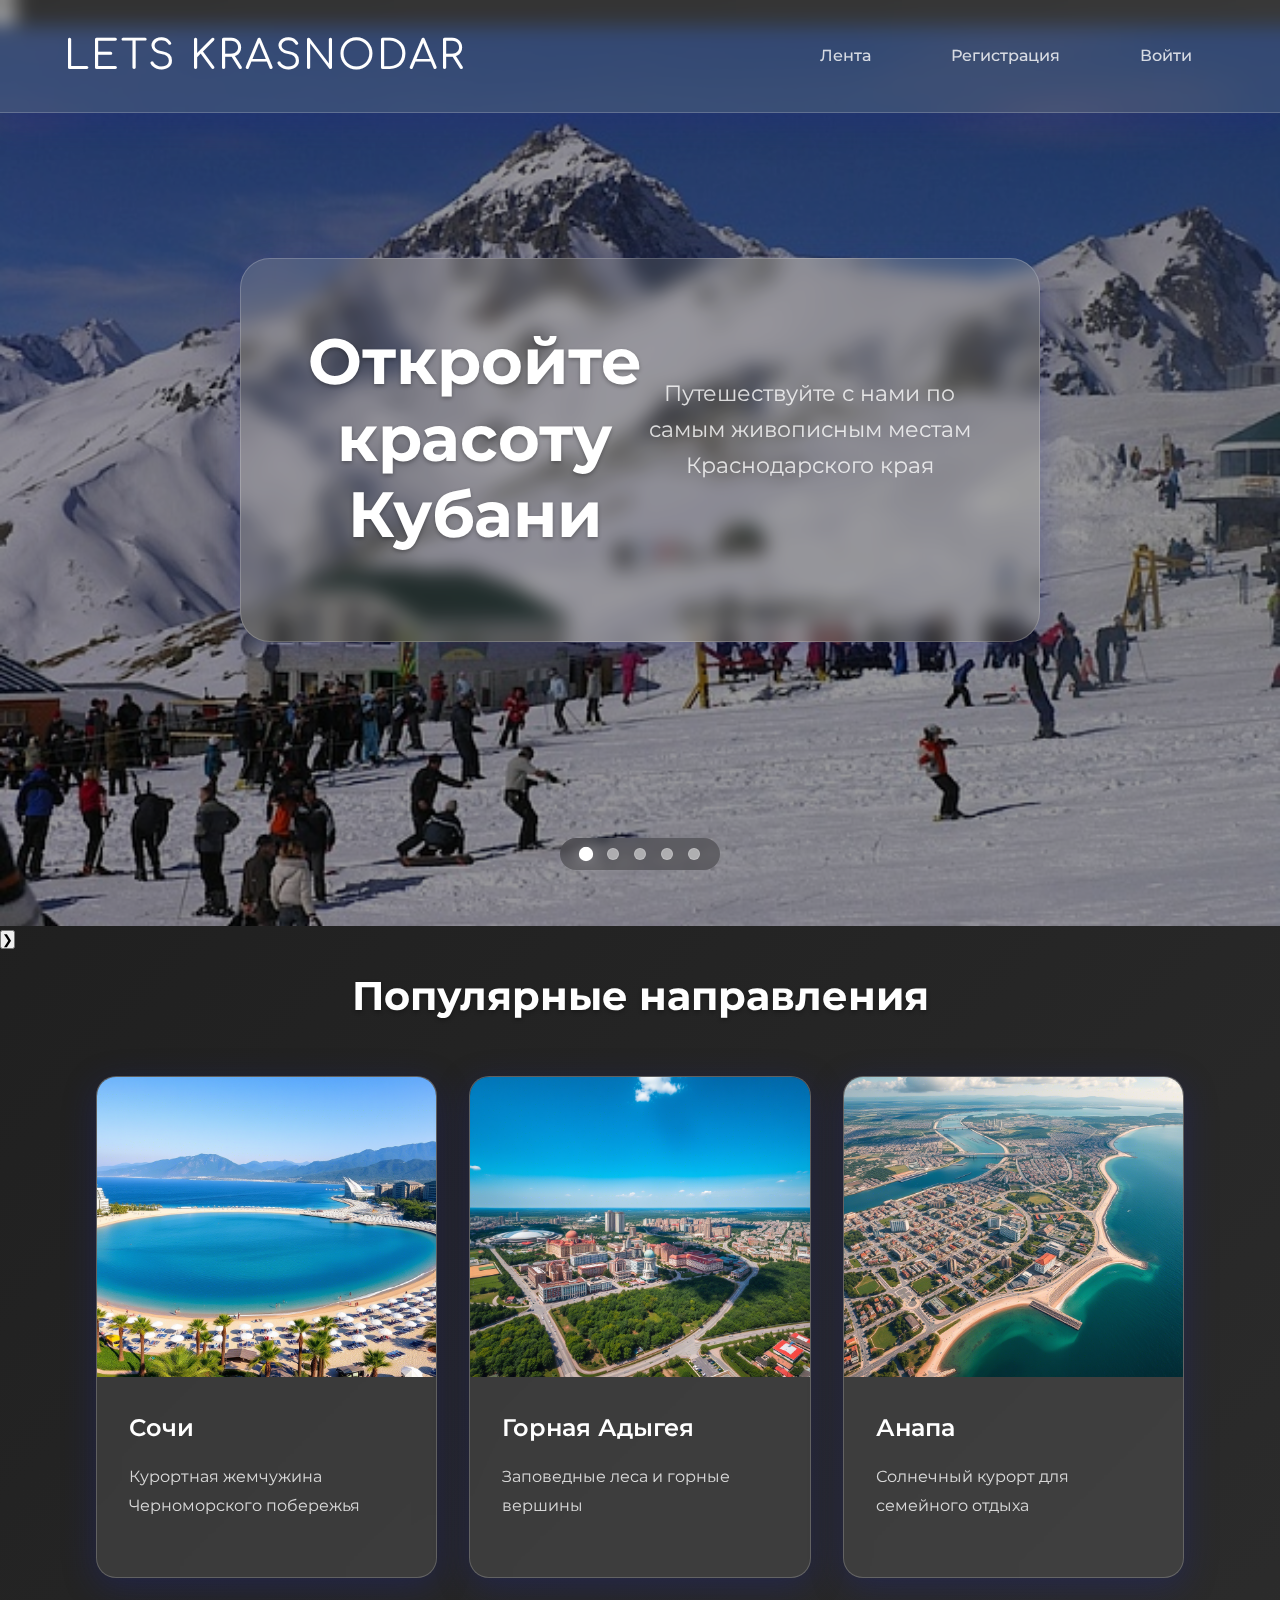
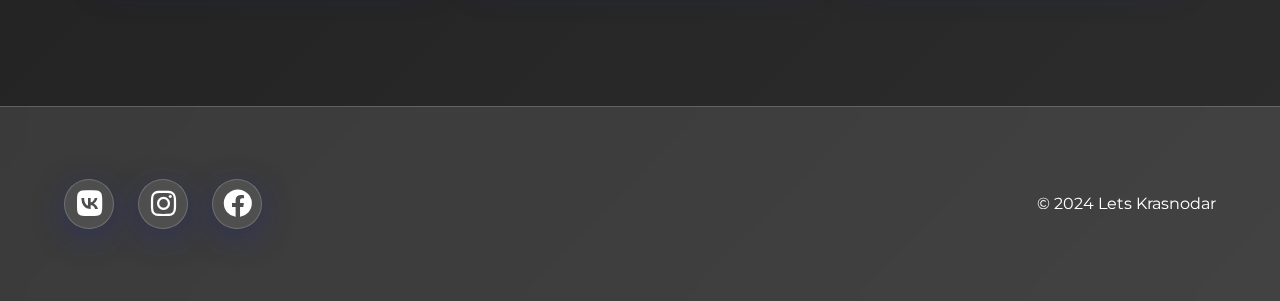
==== Lending/index.html @ 0b46ea2a "add profile" ====
<!DOCTYPE html>
<html lang="ru">
<head>
    <meta charset="UTF-8">
    <meta name="viewport" content="width=device-width, initial-scale=1.0">
    <title>Lets Krasnodar - Путешествия по Краснодарскому краю</title>
    <link rel="stylesheet" href="../Lending/style.css">
</head>
<body>
    <header>
        <div class="container">
            <div class="logo">Lets Krasnodar</div>
            <nav>
                <a href="#about">Лента</a>
                <a href="#tours">Регистрация</a>
                <a href="#contacts">Войти</a>
            </nav>
        </div>
    </header>

    <section class="hero">
        <div class="container hero-content">
            <h1>Откройте красоту Кубани</h1>
            <p>Путешествуйте с нами по самым живописным местам Краснодарского края</p>
        </div>
    </section>

    <section class="slider">
        <button class="arrow prev">&#10094;</button>
        <div class="slides-container">
            <div class="slides">
                <div class="slide"><img src="img/Горный курорт.jpg" alt="Горный курорт"></div>
                <div class="slide"><img src="img/Побережье.jpg" alt="Черноморский пляж"></div>
                <div class="slide"><img src="img/Галицкий.jpg" alt="Парк Краснодар"></div>
                <div class="slide"><img src="img/Олимпийский парк.jpg" alt="Олимпийский парк Сочи"></div>
                <div class="slide"><img src="img/Гора фетш.jpg" alt="Гора Фишт"></div>
            </div>
        </div>
        <button class="arrow next">&#10095;</button>
        <div class="dots"></div>
    </section>

    <section class="popular" id="tours">
        <div class="container">
            <h2>Популярные направления</h2>
            <div class="cards">
                <div class="card">
                    <img src="img/Sochi.png" alt="Сочи">
                    <div class="card-content">
                        <h3>Сочи</h3>
                        <p>Курортная жемчужина Черноморского побережья</p>
                    </div>
                </div>
                <div class="card">
                    <img src="img/Adigei.png" alt="Адыгея">
                    <div class="card-content">
                        <h3>Горная Адыгея</h3>
                        <p>Заповедные леса и горные вершины</p>
                    </div>
                </div>
                <div class="card">
                    <img src="img/Anapa.png" alt="Анапа">
                    <div class="card-content">
                        <h3>Анапа</h3>
                        <p>Солнечный курорт для семейного отдыха</p>
                    </div>
                </div>
            </div>
        </div>
    </section>

    <footer id="contacts">
        <div class="container">
            <div class="social-icons">
                <a href="#"><i class="fab fa-vk"></i></a>
                <a href="#"><i class="fab fa-instagram"></i></a>
                <a href="#"><i class="fab fa-facebook"></i></a>
            </div>
            <p>&copy; 2024 Lets Krasnodar</p>
        </div>
    </footer>

    <script src="../Lending/script.js"></script>
</body>
</html>
---- Lending/style.css ----
@import url('https://fonts.googleapis.com/css2?family=Comfortaa:wght@400;700&family=Montserrat:wght@400;500;600;700&display=swap');
@import url('https://cdnjs.cloudflare.com/ajax/libs/font-awesome/6.0.0/css/all.min.css');

:root {
    --primary: #2E8B57;
    --primary-light: #3CB371;
    --secondary: #F0EAD6;
    --accent: #D4EDD4;
    --dark: #2F4F4F;
    --gradient: linear-gradient(135deg, #2E8B57, #3CB371);
    --glass-bg: rgba(255, 255, 255, 0.1);
    --glass-border: rgba(255, 255, 255, 0.2);
    --glass-shadow: 0 8px 32px 0 rgba(31, 38, 135, 0.37);
    --text-primary: #ffffff;
    --text-secondary: rgba(255, 255, 255, 0.8);
}

* {
    margin: 0;
    padding: 0;
    box-sizing: border-box;
}

body {
    font-family: 'Montserrat', sans-serif;
    line-height: 1.6;
    color: var(--text-primary);
    background: linear-gradient(135deg, #1a1a1a, #2d2d2d);
    overflow-x: hidden;
    min-height: 100vh;
}

header {
    background: var(--glass-bg);
    backdrop-filter: blur(10px);
    -webkit-backdrop-filter: blur(10px);
    border-bottom: 1px solid var(--glass-border);
    padding: 1.5rem 0;
    position: fixed;
    width: 100%;
    top: 0;
    z-index: 1000;
    box-shadow: var(--glass-shadow);
    transition: all 0.3s ease;
}

.container {
    width: 90%;
    max-width: 1200px;
    margin: 0 auto;
    display: flex;
    justify-content: space-between;
    align-items: center;
}

.logo {
    font-family: 'Comfortaa', cursive;
    font-size: 2.5rem;
    color: var(--text-primary);
    text-transform: uppercase;
    letter-spacing: 2px;
    transition: all 0.3s ease;
    position: relative;
}

.logo::after {
    content: '';
    position: absolute;
    bottom: -5px;
    left: 0;
    width: 0;
    height: 2px;
    background: var(--primary-light);
    transition: width 0.3s ease;
}

.logo:hover::after {
    width: 100%;
}

nav {
    display: flex;
    justify-content: flex-end;
    gap: 2rem;
}

nav a {
    color: var(--text-secondary);
    text-decoration: none;
    font-weight: 500;
    padding: 0.5rem 1.5rem;
    border-radius: 25px;
    transition: all 0.3s ease;
    position: relative;
    overflow: hidden;
}

nav a::before {
    content: '';
    position: absolute;
    top: 0;
    left: 0;
    width: 100%;
    height: 100%;
    background: var(--glass-bg);
    transform: translateX(-100%);
    transition: transform 0.3s ease;
    z-index: -1;
}

nav a:hover {
    color: var(--text-primary);
    transform: translateY(-2px);
}

nav a:hover::before {
    transform: translateX(0);
}

.slider {
    position: fixed;
    top: 0;
    left: 0;
    width: 100%;
    height: 100vh;
    z-index: -1;
}

.slides-container {
    width: 100%;
    height: 100%;
    overflow: hidden;
}

.slides {
    display: flex;
    width: 100%;
    height: 100%;
    transition: transform 0.5s cubic-bezier(0.4, 0, 0.2, 1);
}

.slide {
    min-width: 100%;
    height: 100%;
    position: relative;
}

.slide img {
    width: 100%;
    height: 100%;
    object-fit: cover;
    filter: brightness(0.6);
    transition: transform 0.5s ease;
}

.slide:hover img {
    transform: scale(1.05);
}

.dots {
    position: absolute;
    bottom: 30px;
    left: 50%;
    transform: translateX(-50%);
    display: flex;
    gap: 15px;
    z-index: 2;
    padding: 10px 20px;
    background: rgba(0, 0, 0, 0.3);
    border-radius: 30px;
    backdrop-filter: blur(5px);
}

.dot {
    width: 12px;
    height: 12px;
    background: rgba(255, 255, 255, 0.5);
    border-radius: 50%;
    cursor: pointer;
    transition: all 0.3s ease;
    border: 1px solid rgba(255, 255, 255, 0.2);
}

.dot:hover {
    transform: scale(1.2);
    background: rgba(255, 255, 255, 0.8);
}

.dot.active {
    background: var(--text-primary);
    transform: scale(1.2);
    box-shadow: 0 0 15px rgba(255, 255, 255, 0.5);
}

.hero {
    height: 100vh;
    display: flex;
    align-items: center;
    justify-content: center;
    position: relative;
    z-index: 1;
    padding: 0 2rem;
}

.hero-content {
    background: var(--glass-bg);
    backdrop-filter: blur(10px);
    -webkit-backdrop-filter: blur(10px);
    padding: 4rem;
    border-radius: 30px;
    border: 1px solid var(--glass-border);
    box-shadow: var(--glass-shadow);
    transform: translateY(0);
    transition: all 0.3s cubic-bezier(0.4, 0, 0.2, 1);
    max-width: 800px;
    text-align: center;
    margin: 0 auto;
}

.hero-content:hover {
    transform: translateY(-10px);
    box-shadow: 0 20px 40px rgba(0, 0, 0, 0.4);
}

.hero h1 {
    font-size: 4rem;
    margin-bottom: 1.5rem;
    color: var(--text-primary);
    font-weight: 700;
    line-height: 1.2;
    text-shadow: 0 2px 4px rgba(0, 0, 0, 0.3);
}

.hero p {
    font-size: 1.4rem;
    color: var(--text-secondary);
    margin-bottom: 2.5rem;
    line-height: 1.6;
}

.popular {
    padding: 4rem 0;
    position: relative;
    z-index: 1;
}

.popular .container {
    display: flex;
    flex-direction: column;
    align-items: center;
}

.popular h2 {
    font-size: 2.5rem;
    color: var(--text-primary);
    margin-bottom: 3rem;
    text-align: center;
    font-weight: 700;
    text-shadow: 0 2px 4px rgba(0, 0, 0, 0.3);
}

.cards {
    display: grid;
    grid-template-columns: repeat(3, 1fr);
    gap: 2rem;
    width: 100%;
    max-width: 1200px;
    margin: 0 auto;
    padding: 0 2rem;
}

.card {
    background: var(--glass-bg);
    backdrop-filter: blur(10px);
    -webkit-backdrop-filter: blur(10px);
    border-radius: 20px;
    overflow: hidden;
    box-shadow: var(--glass-shadow);
    transition: all 0.3s cubic-bezier(0.4, 0, 0.2, 1);
    position: relative;
    border: 1px solid var(--glass-border);
    display: flex;
    flex-direction: column;
}

.card:hover {
    transform: translateY(-10px);
    box-shadow: 0 20px 40px rgba(0, 0, 0, 0.4);
}

.card img {
    width: 100%;
    height: 300px;
    object-fit: cover;
    transition: transform 0.3s ease;
}

.card:hover img {
    transform: scale(1.05);
}

.card-content {
    padding: 2rem;
    flex-grow: 1;
    display: flex;
    flex-direction: column;
    justify-content: space-between;
}

.card h3 {
    margin-bottom: 1rem;
    color: var(--text-primary);
    font-size: 1.5rem;
    font-weight: 600;
}

.card p {
    color: var(--text-secondary);
    line-height: 1.8;
    margin-bottom: 1.5rem;
}

footer {
    background: var(--glass-bg);
    backdrop-filter: blur(10px);
    -webkit-backdrop-filter: blur(10px);
    color: var(--text-primary);
    padding: 3rem 0;
    margin-top: 4rem;
    border-top: 1px solid var(--glass-border);
}

.social-icons {
    display: flex;
    gap: 1.5rem;
    justify-content: center;
    margin: 1.5rem 0;
}

.social-icons a {
    text-decoration: none;
    color: var(--text-primary);
    font-size: 1.8rem;
    transition: all 0.3s ease;
    background: var(--glass-bg);
    width: 50px;
    height: 50px;
    display: flex;
    align-items: center;
    justify-content: center;
    border-radius: 50%;
    border: 1px solid var(--glass-border);
    box-shadow: var(--glass-shadow);
}

.social-icons a:hover {
    transform: translateY(-5px);
    background: var(--glass-bg);
    box-shadow: 0 10px 20px rgba(0, 0, 0, 0.2);
}

@media (max-width: 992px) {
    .cards {
        grid-template-columns: repeat(2, 1fr);
        gap: 1.5rem;
    }
    
    .popular h2 {
        font-size: 2rem;
    }
}

@media (max-width: 768px) {
    header {
        padding: 0.8rem 0;
        position: fixed;
        width: 100%;
        top: 0;
        z-index: 1000;
    }

    .container {
        flex-direction: column;
        gap: 0.8rem;
        padding: 0 1rem;
    }

    .logo {
        font-size: 1.8rem;
        margin-bottom: 0.5rem;
        text-align: center;
    }

    nav {
        flex-direction: row;
        flex-wrap: wrap;
        justify-content: center;
        gap: 0.5rem;
        width: 100%;
    }

    nav a {
        padding: 0.4rem 1rem;
        font-size: 0.9rem;
        background: rgba(255, 255, 255, 0.1);
        border-radius: 20px;
    }

    .hero {
        padding-top: 80px;
        height: calc(100vh - 80px);
    }

    .hero-content {
        padding: 2rem;
        margin: 0 1rem;
        border-radius: 20px;
    }

    .hero h1 {
        font-size: 2.2rem;
        margin-bottom: 1rem;
    }

    .hero p {
        font-size: 1.1rem;
        margin-bottom: 1.5rem;
    }

    .popular {
        padding: 3rem 0;
        margin-top: 2rem;
    }

    .popular h2 {
        font-size: 2rem;
        margin-bottom: 2rem;
        padding: 0 1rem;
    }

    .cards {
        grid-template-columns: 1fr;
        gap: 1.5rem;
        padding: 0 1rem;
    }

    .card {
        border-radius: 15px;
    }

    .card img {
        height: 220px;
    }

    .card-content {
        padding: 1.5rem;
    }

    .card h3 {
        font-size: 1.3rem;
        margin-bottom: 0.8rem;
    }

    .card p {
        font-size: 0.95rem;
        line-height: 1.6;
    }

    .dots {
        bottom: 15px;
        gap: 8px;
        padding: 8px 16px;
        background: rgba(0, 0, 0, 0.4);
    }

    .dot {
        width: 10px;
        height: 10px;
    }

    footer {
        padding: 2rem 0;
        margin-top: 2rem;
    }

    .social-icons {
        gap: 1rem;
    }

    .social-icons a {
        width: 45px;
        height: 45px;
        font-size: 1.5rem;
    }
}

@media (max-width: 480px) {
    header {
        padding: 0.6rem 0;
    }

    .logo {
        font-size: 1.5rem;
    }

    nav a {
        padding: 0.3rem 0.8rem;
        font-size: 0.85rem;
    }

    .hero {
        padding-top: 70px;
        height: calc(100vh - 70px);
    }

    .hero-content {
        padding: 1.5rem;
        margin: 0 0.8rem;
    }

    .hero h1 {
        font-size: 1.8rem;
    }

    .hero p {
        font-size: 1rem;
    }

    .popular {
        padding: 2rem 0;
    }

    .popular h2 {
        font-size: 1.6rem;
        margin-bottom: 1.5rem;
    }

    .cards {
        gap: 1.2rem;
    }

    .card img {
        height: 200px;
    }

    .card-content {
        padding: 1.2rem;
    }

    .card h3 {
        font-size: 1.2rem;
    }

    .card p {
        font-size: 0.9rem;
    }

    .dots {
        bottom: 10px;
        gap: 6px;
        padding: 6px 12px;
    }

    .dot {
        width: 8px;
        height: 8px;
    }

    footer {
        padding: 1.5rem 0;
    }

    .social-icons a {
        width: 40px;
        height: 40px;
        font-size: 1.3rem;
    }
}
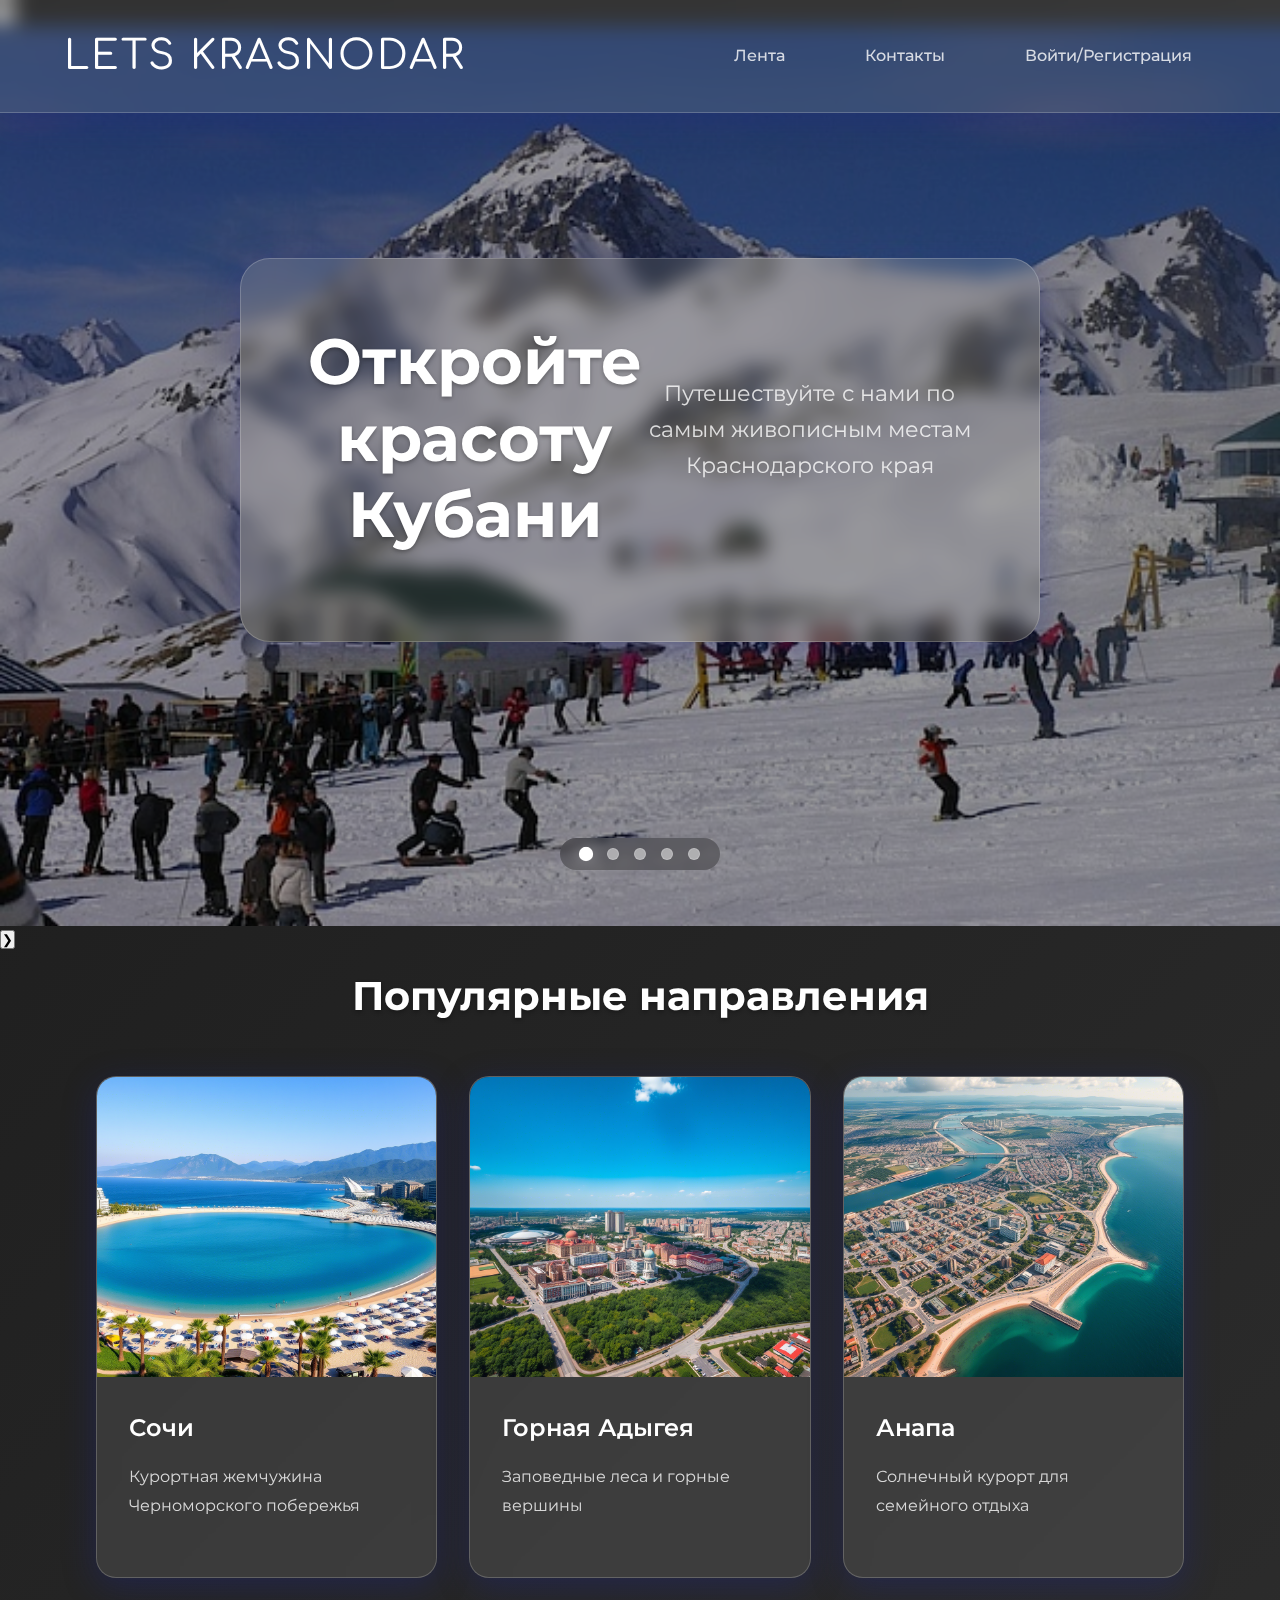
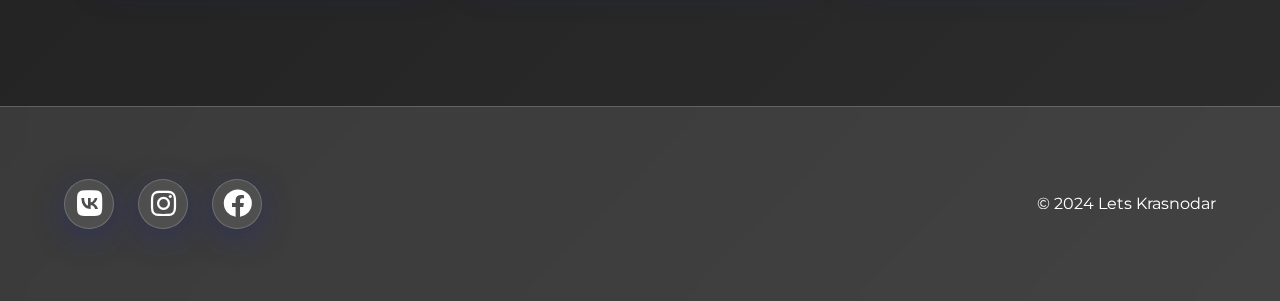
==== commit 521aa635: "add refistration" ====
--- a/Lending/index.html
+++ b/Lending/index.html
@@ -12,8 +12,8 @@
             <div class="logo">Lets Krasnodar</div>
             <nav>
                 <a href="#about">Лента</a>
-                <a href="#tours">Регистрация</a>
-                <a href="#contacts">Войти</a>
+                <a href="#contacts">Контакты</a>
+                <a href="#login">Войти/Регистрация</a>
             </nav>
         </div>
     </header>
